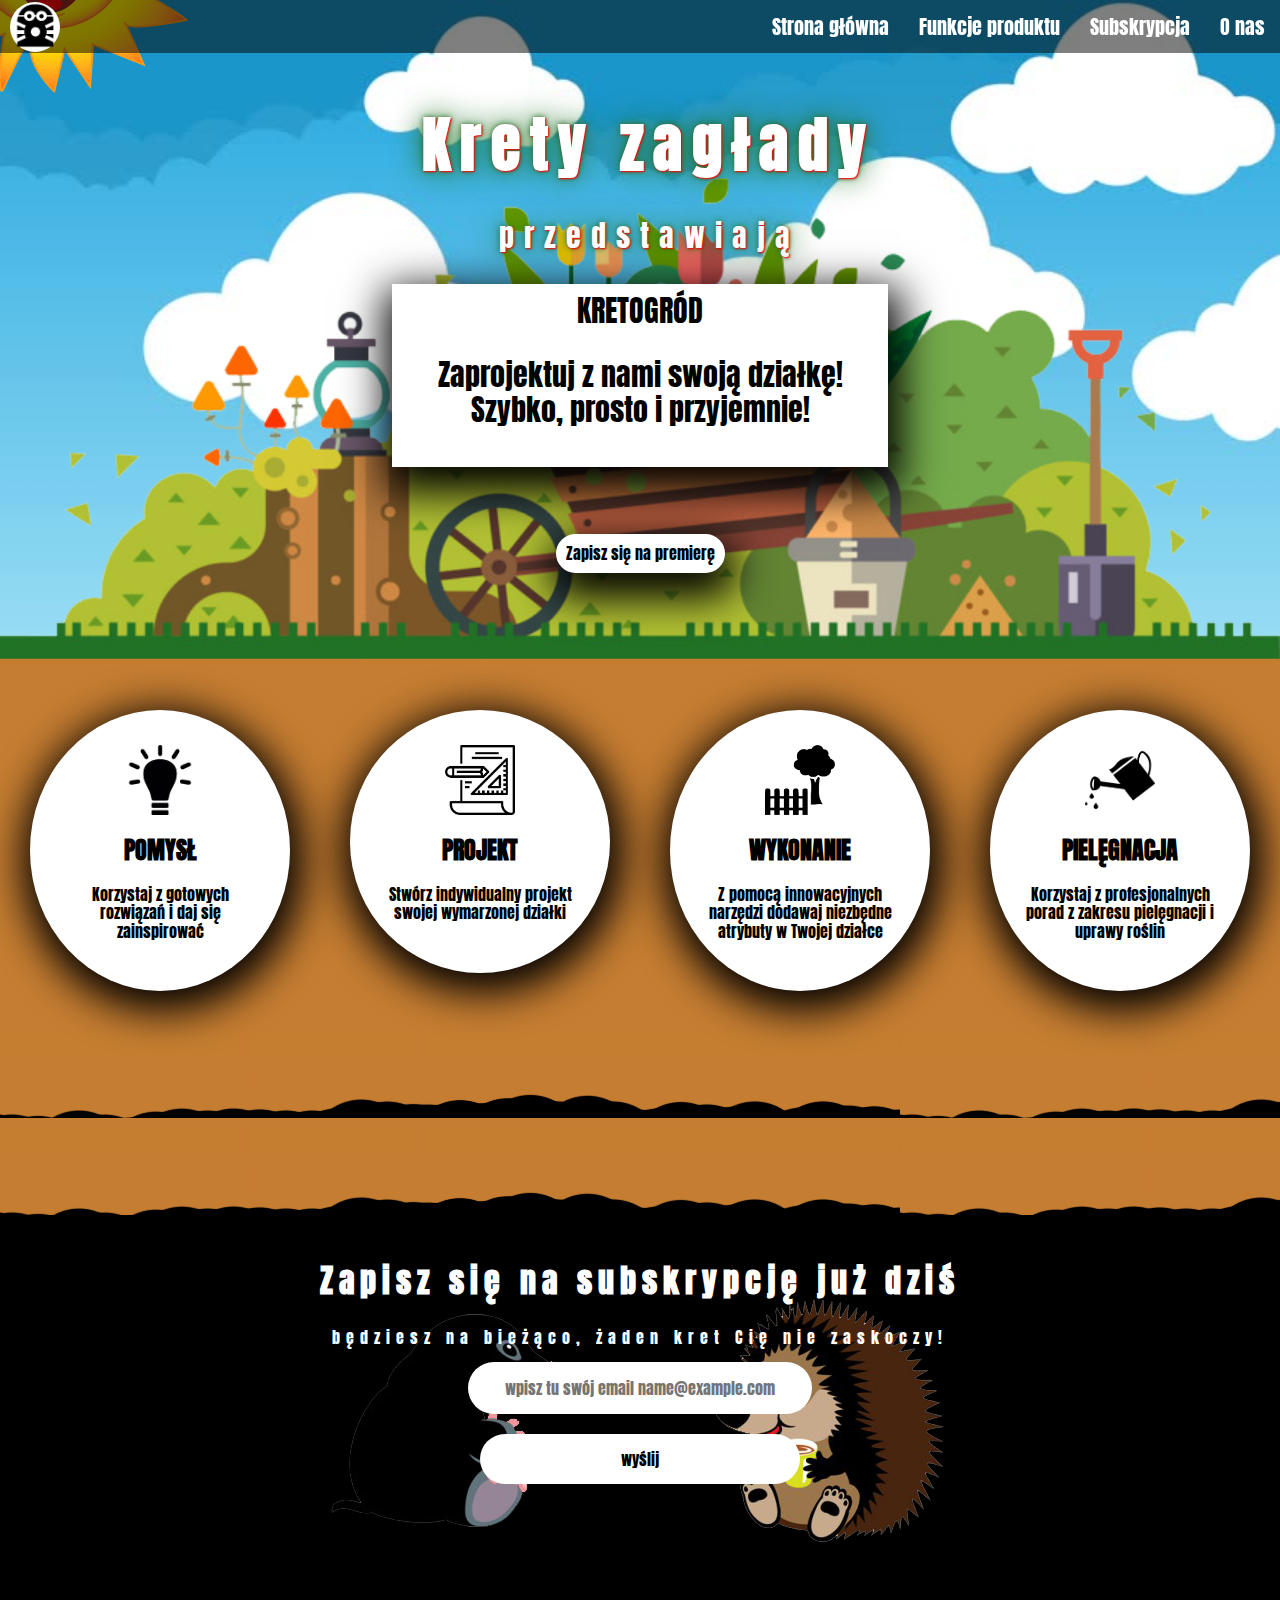
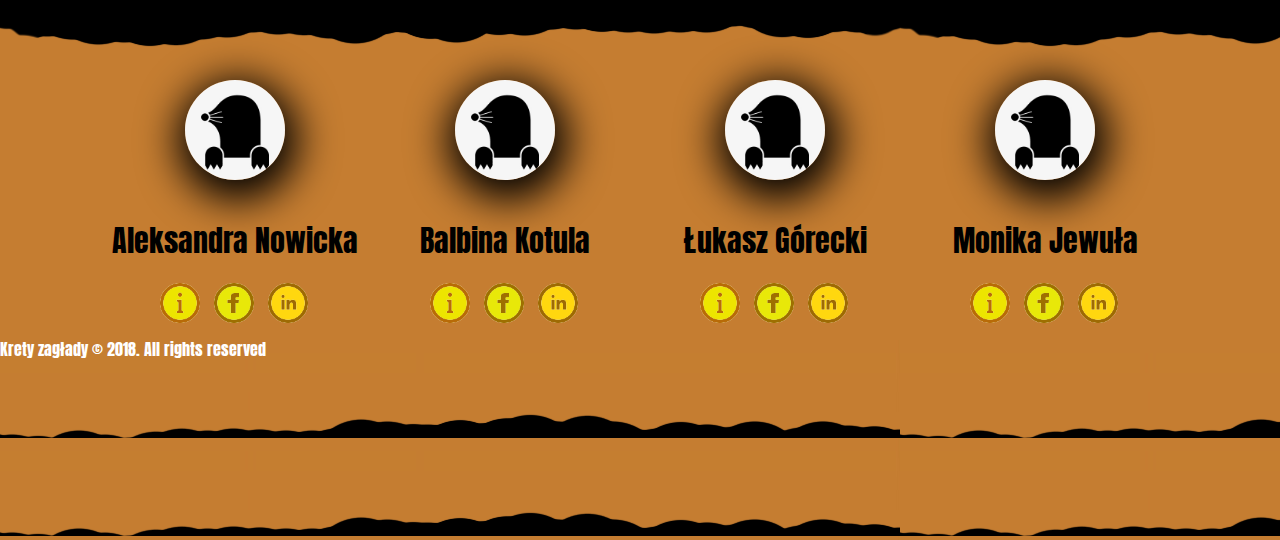
==== index.html @ ef4b8b5d "Merge pull request #37 from infoshareacademy/balbina-feature-addinfo" ====
<!DOCTYPE html>
<html lang="en">

<head>
    <link href="https://fonts.googleapis.com/css?family=Anton" rel="stylesheet">
    <link rel="stylesheet" href="normalize.css">
    <link rel="stylesheet" href="menu.css">
    <link rel="stylesheet" href="menu-small.css">
    <link rel="stylesheet" href="hero.css">
    <link rel="stylesheet" media="(min-width: 600px)" href="hero-dt.css" />
    <link rel="stylesheet" href="feature.css">
    <link rel="stylesheet" href="feature-small.css">
    <link rel="stylesheet" href="form.css">
    <link rel="stylesheet" media="(min-width: 600px)" href="form-dt.css" />
    <link rel="stylesheet" href="team.css">
    <link rel="stylesheet" href="team-small.css">
    <link rel="stylesheet" href="footer.css">
    <meta charset="UTF-8">
    <meta name="viewport" content="width=device-width, initial-scale=1.0">
    <meta http-equiv="X-UA-Compatible" content="ie=edge">
    <title>Document</title>
</head>

<body>
    <div class="menu">
        <div class="logo"><img src="molelogo.png" height="47" width="47"></div>
        <div class="navigation">
            <a style="text-decoration: none;" href="#hero"><div class="nav-item">Strona główna</div></a>
            <a style="text-decoration: none;" href="#feature"><div class="nav-item">Funkcje produktu</div></a>
            <a style="text-decoration: none;" href="#form"><div class="nav-item">Subskrypcja</div></a>
            <a style="text-decoration: none;" href="#team"><div class="nav-item">O nas</div></a>
        </div>
        
        <nav role="navigation">
            <div id="menu">
              <input type="checkbox" />
              <div>
                <span></span>
              <span></span>
              <span></span>
          
              </div>
              
              <ul id="menunav">
                <a href="#hero"><li>Strona główna</li></a>
                <a href="#feature"><li>Funkcje produktu</li></a>
                <a href="#form"><li>Subskrypcja</li></a>
                <a href="#team"><li>O nas</li></a>
              </ul>
            </div>
          </nav>
    </div>
    <div class="hero" id="hero">
        <div class="hero-tlo1-size">
            <div class="hero-tlo1"></div>
        </div>
        <div class="hero-tlo2"></div>
        <div class="hero-tlo3"></div>
        <div class="box-product">
            <div class="title-class">    
            <div class="product-info">
                <div class="hero-title">
                    KRETOGRÓD
                    </div>
                <p>Zaprojektuj z nami swoją działkę! <br> Szybko, prosto i przyjemnie!</p>
            </div>
                <div class="link-form">
                        <a class="button-f" href="#etykieta-form">Zapisz się na premierę</a>
                </div>
                </div>
                <div class="title"><h1>Krety zagłady</h1>
                <p>przedstawiają</p>
                </div>
        </div>
    </div>
    <div class="feature" id="feature">
      <div class="feature-background">
        <div class="feature-item">
          <div class="center">
            <div class="feature-item-picture">
              <img src="pomysl.jpg" alt="Zarowka" class="icon">
              <h2>POMYSŁ</h2>
              <p>Korzystaj z gotowych rozwiązań i daj się zainspirować</p>
            </div>
          </div>             
          <!-- <div class="feature-item-text">POMYSŁ</div> -->
        </div>
        <div class="feature-item">
          <div class="center">
            <div class="feature-item-picture">
              <img src="projekt.png" alt="Projekt" class="icon">
              <h2>PROJEKT</h2>
              <p>Stwórz indywidualny projekt swojej wymarzonej działki</p>
            </div>
          </div>
          <!-- <div class="feature-item-text">PROJEKT</div>    -->
        </div>
        <div class="feature-item">
          <div class="center">
            <div class="feature-item-picture">
              <img src="wykonanie.png" alt="Drzewo" class="icon">  
              <h2>WYKONANIE</h2>
              <p> Z pomocą innowacyjnych narzędzi dodawaj niezbędne atrybuty w Twojej działce</p>
            </div>
          </div>
          <!-- <div class="feature-item-text">WYKONANIE</div> -->
        </div>
        <div class="feature-item">
          <div class="center">
            <div class="feature-item-picture">
              <img src="konewka2.jpg" alt="Konewka" class="icon">
              <h2>PIELĘGNACJA</h2>
              <p> Korzystaj z profesjonalnych porad z zakresu pielęgnacji i uprawy roślin</p>
            </div>
          </div>
          <!-- <div class="feature-item-text">PIELĘGNACJA</div> -->
        </div>
      </div>
    </div>

    <div class="form" id="form">
        <a name="etykieta-form"></a>
        <div class="box-form">
            <div class="up-ground"></div>
            <div class="animals">
                <div class="kret"></div>
                <div class="form-window">
                  <div class="form-info">
                    <h1 class="h1-form">Zapisz się na subskrypcję już dziś</h1>
                    <p>będziesz na bieżąco, żaden kret Cię nie zaskoczy!</p>
                    <form action="http://www.retrogameparty.pl/OT" method="get">
                    <div class="enter-email">
                        <div class="email-window">
                            <!-- <form> -->
                                <div class="form-group">
                                  <!-- <label for="exampleFormControlInput1">Email address</label> -->
                                  <input type="email" class="form-control" id="exampleFormControlInput1" placeholder="wpisz tu swój email name@example.com">
                                </div>
                            <!-- </form> -->
                        </div>
                        <button class="button-to-send" type="submit">wyślij</button>
                    </div>
                    </form>
                  </div>  
                </div>
                <div class="jez"></div>
            </div>
            <div class="bottom-ground"></div>

                
        </div>
    </div>
    
    <div class="team" id="team">
        <div class="team-member">
            <a href="" class="Ola picture">kret</a>
            <span>Aleksandra Nowicka</span>
            <div class="social">
                <a href="https://aleksandranowicka.github.io/" target="_blank" class="about-Ola">O mnie</a>
                <a href="https://www.facebook.com/aleksandra.nowicka.14?fref=jewel" target="_blank" class="fb-Ola">Facebook</a>
                <a href="https://pl.linkedin.com/in/aleksandra-nowicka-jasztal-802698117" target="_blank" class="lin-Ola">LinkedIn</a>        
            </div>
        </div>
        <div class="team-member">
            <a href="" class="Balbina picture">kret</a>
            <span>Balbina Kotula</span>
            <div class="social">
                <a href="https://balbuhhha.github.io/" target="_blank" class="about-Balbina">O mnie</a>
                <a href="https://www.facebook.com/balbina.piotrowska" target="_blank" class="fb-Balbina">Facebook</a>
                <a href="https://no.linkedin.com/in/balbina-kotula-26346074" target="_blank" class="lin-Balbina">LinkedIn</a>
            </div>
        </div>
        <div class="team-member">
            <a href="" class="Lukasz picture">kret</a>
            <span>Łukasz Górecki</span>
            <div class="social">   
                <a href="https://sq1fya.github.io/" target="_blank" class="about-Lukasz">O mnie</a>
                <a href="https://www.facebook.com/profile.php?id=100000914606912" target="_blank" class="fb-Lukasz">Facebook</a>
                <a href="https://pl.linkedin.com/in/%C5%82ukasz-gorecki-096615a2" target="_blank" class="lin-Lukasz">LinkedIn</a>
            </div>
        </div>
        <div class="team-member">
            <a href="" class="Monika picture">kret</a>
            <span>Monika Jewuła</span>
            <div class="social">
                <a href="https://jotamii.github.io/" target="_blank" class="about-Monika">O mnie</a>
                <a href="https://www.facebook.com/profile.php?id=100001399756078" target="_blank" class="fb-Monika">Facebook</a>
                <a href="http://www.raveninnovations.in/wp-content/uploads/2017/03/launch.png" target="_blank" class="lin-Monika">LinkedIn</a>
            </div>
        </div>
    </div>
    <div class="footer">
        Krety zagłady © 2018. All rights reserved
    </div>
   
    <script src="scroll.js"></script>
    <script src="hero.js"></script>
    <script src="feature-imgs.js"></script>
    <script src="feature-item-pictures.js"></script>
    <script src="team-parallax.js"></script>   
  
</body>
</html>
---- menu.css ----
body {
    margin: 0px;
}

.menu{
    z-index: 1000;
    display: flex;
    justify-content: space-between;
    background-color: black;
    background: rgba(0,0,0,0.5);
    position: fixed;
    width: 100%;
}

.navigation .active {
    background: grey;
}

.logo {
    height: 50px;
    width: 50px;
    background: white;
    align-self: center;
    margin-left: 10px;
    -moz-border-radius: 50px;
    -webkit-border-radius: 50px;
    border-radius: 50px;
}
 
.logo img {
    margin-left: auto;
	margin-right: auto;
	display: block;
}    

.navigation {
    display: flex;
}

.nav-item {
    margin: 0px;
    padding: 15px;
    color: white;
    /* font-weight: bold; */
    font-size: 20px;
}

.nav-item:hover {
    background-color: green;
    opacity: 0.5;
}

@media only screen and (max-width: 600px) {
    .navigation {
        display: none;
    }
}
---- menu-small.css ----
nav[role="navigation"]{
  display: none;
}


@media only screen and (max-width: 600px) {

  .navigation a, #menunav a {
  text-decoration: none;
  color: #232323;
  
  transition: color 0.3s ease;
}

.navigation a:hover {
  color: tomato;
}
#menunav a:hover {
  color: tomato;
}

nav[role="navigation"]{
  display: block
}
.nav {
  margin-right: -30px;
}
#menu {
  display: flex;
  flex-direction: row-reverse;
  position: relative;
  float: right;
  text-align: right;
  width: auto;
  top: 20px;
  right: 20px;
  
  z-index: 1;
  
  -webkit-user-select: none;
  user-select: none;
}

#menu input {
  display: block;
  width: 40px;
  height: 32px;
  position: absolute;
  top: -7px;
  right: -5px;
  
  cursor: pointer;
  
  opacity: 0; 
  z-index: 2; 
  
  -webkit-touch-callout: none;
}

#menu div {
  position: relative;
}

#menu span {
  display: block;
  width: 33px;
  height: 4px;
  margin-bottom: 5px;
  position: relative;
  
  background: #cdcdcd;
  border-radius: 3px;
  
  z-index: 1;
  
  transform-origin: 4px 0px;
  
  transition: transform 0.5s cubic-bezier(0.77,0.2,0.05,1.0),
              background 0.5s cubic-bezier(0.77,0.2,0.05,1.0),
              opacity 0.55s ease;
}

#menu div span:first-child {
  transform-origin: 0% 0%;
}

#menu div span:nth-last-child(2) {
  transform-origin: 0% 100%;
}


#menu input:checked ~ div span {
  opacity: 1;
  transform: rotate(45deg) translate(-21px, -19px);
  background: #232323;
}


#menu input:checked ~ div span:nth-last-child(3) {
  opacity: 0;
  transform: rotate(0deg) scale(0.2, 0.2);
}


#menu input:checked ~ div span:nth-last-child(2) {
  transform: rotate(-45deg) translate(0, -1px);
}


#menunav {
  position: absolute;
  width: 200px;
  margin: -100px 0 0 50px;
  padding: 125px 20px 20px 20px;
 
  
  background: #ededed;
  list-style-type: none;
  -webkit-font-smoothing: antialiased;
  
  transform-origin: 0% 0%;
  transform: translate(0, -100%);
  
  transition: transform 0.5s cubic-bezier(0.77,0.2,0.05,1.0);
}

#menunav li {
  text-align: left;
  padding: 10px 0;
  font-size: 22px;
}

#menu input:checked ~ ul {
  transform: none;
}
}
---- hero.css ----
.hero {
    z-index: 10;
    position: relative;
    display: flex;
    justify-content: center;
    /* padding: 20px; */
    /* background-image: url("gfx/garden_png.png"); */
    background-repeat: no-repeat;
    background-position: center;
    background-position-y: bottom;
    background-size: cover;
    height: 590px;
}
.hero-tlo1 {
    padding-top: 15;
    z-index: 10;
    background-image: url("gfx/paralaxa/happy-sun.png");
    position: absolute;
    background: cover; 
    left: -100px;
    top: -200px;
    width: 600px;
    height: 600px;
    background-repeat: no-repeat;
}
.hero-tlo2 {
    /* padding-top: 15; */
    z-index: 5;
    margin-top: -400;
    background-image: url("gfx/paralaxa/clouds22.jpg");
    background-size: 100%;
    position: absolute;
    /* background: cover;  */
    /* left: -100px; */
    /* top: 0px; */
    width: 100%;
    height: 700px;
    background-repeat: repeat-x;
}
.hero-tlo3 {
    z-index: 16;
    background-image: url("gfx/garden_png.png");
    position: absolute;
    background: cover; 
    background-repeat: no-repeat;
    background-position: center;
    background-position-y: bottom;
    background-size: cover;
    width: 100%;
    height: 100%;
}
.product-info {
    min-width: 240px ;
    font-size: 20px;
    text-align: center;
    box-shadow: 3px 15px 40px 10px black;
    margin: 0 3vh 40px;
    background: white;
    border: 5px solid white;
    padding: 5px;
}

.hero-title {
    font-size: 30px;
}
.button-f {
    text-decoration: none;
    color: black;
    color: inherit;
    transition: color 0.5s;
}
.button-f:hover {
    text-decoration: none;
    color: inherit;
}
.link-form{
    align-self: center;
    padding: 5px;
    font-family: 'Anton', sans-serif;
    text-align: center;
    background-color: white;
    border: 5px solid white;
    border-radius: 40px;
    margin: 3vh 3vmin;
    box-shadow: 3px 15px 40px 10px black;    
    transition: background-color 0.5s;
}
.link-form:hover {
    background-color: #217226;
    color: white;
}
.title {
    order: -1;
    color: white;
    font-size: 20px;
    letter-spacing: 10px;
    text-shadow: 1px 1px 2px red, 0 0 1em #217226, 0 0 0.2em #217226;
    text-align: center;
    margin-top: 70px;
}
.box-product {
    z-index: 100;
    display: flex;
    flex-direction: column;  
}
.title-class{
    display: flex;
    flex-direction: column;
}

@keyframes sungoin {
    0% {
        rotate: 10deg;
    }
    50% {
        rotate: -45deg;
    }
    100% {
        rotate: 10deg;
    }

}
---- hero-dt.css ----
.hero {
    height: 700px;
    background-position: center;
    background-repeat: no-repeat;
    background-position: center;
    background-position-y: bottom;
    background-size: cover;
}
.box-product {
}
.title {
    
    color: white;
    font-size: 30px;
    margin-left: 2vh;
}
.box-product{
    display: flex;
    width: 550px;
    min-width: 550px;
}
.product-info {
    min-width: 240px ;
    font-size: 30px;
}
.hero-tlo1 {
    background-size: 300px 300px;
}
.hero-tlo3 {
    background-size: 100%;
}
---- feature.css ----
.feature {
    display: flex;
    flex-wrap: wrap;
    background: #c57d31;
    justify-content: space-between;

}
.feature-background {
    margin: 0 auto;
    width: 100%;
    display: flex;
    justify-content: space-around;
    flex-wrap: wrap;
}
.feature-item{
    z-index: 12;
    height: 300px;
    max-width: 260px;
    /* background: transparent; */
    margin: 5px;
    padding: 5px;
}

.icon {
    width: 70px;
    /* display: flex; */
    height: 70px;
    background-color: white;
    text-align: center;
}

.feature-item-picture {
    padding: 35px;
    background: white;
    display: inline-block;
    border-radius: 50%;
    margin: 0 auto;
    box-shadow: 3px 10px 40px 10px black;
}

.center {
    text-align: center;
}
---- feature-small.css ----
@media only screen and (max-width: 600px){

.feature-background {
    z-index: 12;
    display: flex;
    flex-direction: column;
}


.feature {
    z-index: 12;
    background: transparent;
    justify-content: space-between;
    display: initial;
}
.feature-background {
    background: #c57d31;
}
.feature-item{
    width: auto;
    max-width: 280px;
    background: transparent;
    margin: 28px auto;
    padding: 20px;
    box-sizing: border-box;
}

.icon {
    width: 70px;
    /* display: flex; */
    height: 70px;
    background-color: white;
    text-align: center;
   
    
}


.feature-item-picture {
    padding: 25px;
    background: white;
    display: inline-block;
    border-radius: 50%;
    margin: 0 auto;
    box-shadow: 3px 10px 40px 10px black
}

.center {
    text-align: center;
}


.feature-item-text {
    padding-top: 30px;
    height: 50px;
    text-align: center;
    font-size: 30px;

}
---- form.css ----
.form {
        height: 700px;
    }
    .box-form{
        height: 100%    ;
        background-color: black;
    }
    .up-ground {
        height: 30%;
        background-image: url("gfx/UP-groud.png");
        background-repeat-y: no-repeat;
    }
    .animals {
        justify-content: center;
        padding: 10px;
        height: 60%;
        display: flex;
    }
    .form-window{
        padding: 10px;
        min-width: 280px;
        position: absolute;
        background: transparent;
    }
    .bottom-ground{
        height: 40%;
        background-image: url("gfx/BOTTOM-ground.png");
        background-repeat-y: no-repeat;
    }
    .h1-form {
        line-height: 50px;

    }
    .form-info {
        margin-bottom: 100px;
        color: white;
        letter-spacing: 6px;
        text-align: center;
    }
    .enter-email {
        display: flex;
        flex-wrap: wrap;
        color: white;
        min-width: 280px;
        /* display: flex;    dodać do Desctop */
        flex-grow: 1;
        justify-content: center;
        text-align: center;
    }
    .form-control {
        display: flex;
        border: 0;
        text-align: center;
        margin-bottom: 20px;
/*  */
        height: 50px;
        width: 340px;
        border-radius: 30px;
    }
    .button-to-send {
        text-align: center;
        color: black;
        background-color: white;
        height: 50px;
        width: 50%;
        border-radius: 30px;
        border: none;
        transition: background-color 0.5s;
    }
    .button-to-send:hover {
        background-color: gray;
    }
---- form-dt.css ----
.form {
    height: 650px;
}
.animals {
    padding: 10px;
    height: 60%;
    display: flex;
}
.kret{
    height: 100%;
    width: 30%;
    background: no-repeat;
    background-position: center;
    background-image: url("gfx/kret.png");
}
.jez{
    height: 100%;
    width: 30%;
    background: no-repeat;
    background-position: center;
    background-image: url("gfx/jez.png");
}
---- team.css ----
.team{
    background:  #c57d31;
    display: flex;
    justify-content: center;
}
.team-member{
    height: 250px;
    /* background: transparent; */
    width: 20%;
    margin: 5px;
    padding: 5px;
    display: flex;
    flex-wrap: wrap;
    justify-content: center;
    min-width: 120px;
    max-width: 250px;

}
.social{
    min-width: 160px;
}
.team-member a {
    text-decoration: none;
    text-indent: -10000px;
    color: white;
    width: 100px;
    height: 100px;
}

.social a {
    display: inline-block;
    width: 30px;
    height: 40px;
}

.Ola{
    background: url(gfx/kret-Ola.jpg) no-repeat center;
    background-size: 100%;
    border-radius: 50px;
    box-shadow: 3px 10px 40px 10px black;
    -webkit-transition: background-image 0.8s ease-in-out;
    transition: background-image 0.8s ease-in-out;
}
.Ola.true {
    background: url(gfx/Ola.jpg) no-repeat center;
    background-size: 90%;
    background-color: white;
    
}
.Balbina{
    background: url(gfx/kret-Balbina.jpg) no-repeat center;
    background-size: 100%;
    border-radius: 50px;
    box-shadow: 3px 10px 40px 10px black;
    -webkit-transition: background-image 0.8s ease-in-out;
    transition: background-image 0.8s ease-in-out;
}
.Balbina.true {
    background: url(gfx/Balbina.jpg) no-repeat center;;
    background-size: 100%;
    
}
.Lukasz{
    background: url(gfx/kret-Lukasz.jpg) no-repeat center;
    background-size: 100%;
    border-radius: 50px;
    box-shadow: 3px 10px 40px 10px black;
    -webkit-transition: background-image 0.8s ease-in-out;
    transition: background-image 0.8s ease-in-out;
}
.Lukasz.true {
    background: url(gfx/Lukasz.jpg) no-repeat center;
    background-size: 100%;
    
}
.Monika{
    background: url(gfx/kret-Monika.jpg) no-repeat center;
    background-size: 100%;
    border-radius: 50px;
    box-shadow: 3px 10px 40px 10px black;
    -webkit-transition: background-image 0.8s ease-in-out;
    transition: background-image 0.8s ease-in-out;
}
.Monika.true {
    background: url(gfx/Monika.jpg) no-repeat top;
    background-size: 100%;
    
}
a[class^="about"]{
    background: url(gfx/about.png) no-repeat center;
    background-size: 80%;
    min-width: 50px;
}
a[class^="fb"]{
    background: url(gfx/fb.png) no-repeat center;
    background-size: 80%;
    min-width: 50px; 
}
a[class^="lin"]{
    background: url(gfx/lin.png) no-repeat center;
    background-size: 80%;
    min-width: 50px;
}

.team-member span{
    height: 70px;
    padding-top: 10px;
    font-size: 30px;
    display: flex;
    justify-content: center;
    flex-direction: column;
    margin: 10px auto 0;
    text-align: center;

}
.team-member span ~ a{
    width: 40%;
    max-width: 30px;
    padding: 3px;
    margin: 0 auto;
}
.social a:hover{
    background-size: 75%;
}
---- team-small.css ----
@media only screen and (max-width: 600px){
    .team{
         display: flex;
         flex-direction: column;
         align-items: center;
    }

    .social{
        display: flex;
        flex-direction: row;
        justify-content: center;
    }
    .team-member {
        height: 250px;
        background: transparent;
        width: 20%;
        margin: 0px;
        margin-top: 20px;
        padding: 0px;
        display: flex;
        flex-wrap: wrap;
        justify-content: center;
        align-items: flex-start;
        min-width: 120px;
        max-width: 300px;
    }

    .team-member span{
        font-size: 25px;
        width: 200px;
    }

    a[class^="about"]{
        background: url(gfx/about.png) no-repeat center;
        background-size: 80%;
        max-width: 50px;
        height: 50px;
    }
    a[class^="fb"]{
        background: url(gfx/fb.png) no-repeat center;
        background-size: 80%;
        max-width: 50px; 
        height: 50px;
    }
    a[class^="lin"]{
        background: url(gfx/lin.png) no-repeat center;
        background-size: 80%;
        max-width: 50px;
        height: 50px;
    }
}
---- footer.css ----
.footer {
    color: white;
    height: 200px;
    background-color: black;
    background-image: url("gfx/UP-groud.png");
    background-repeat-y: no-repeat;
}
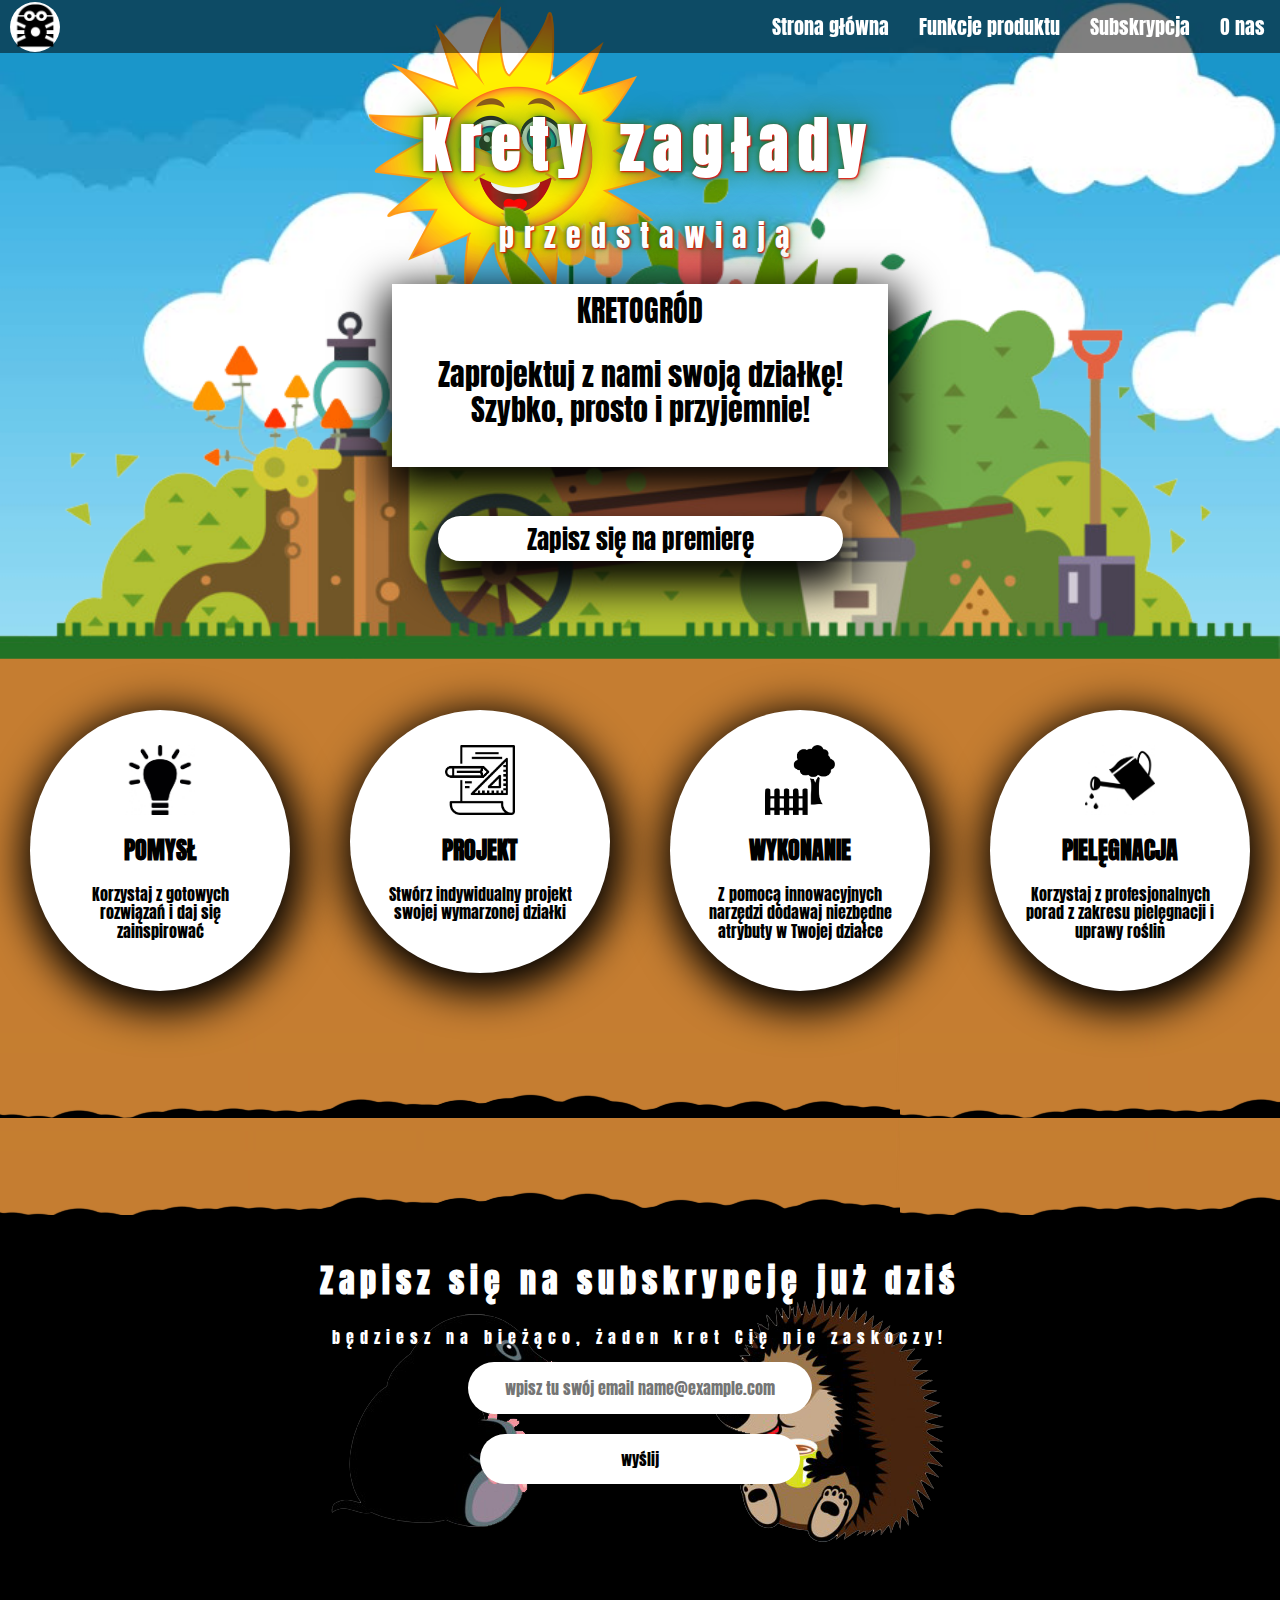
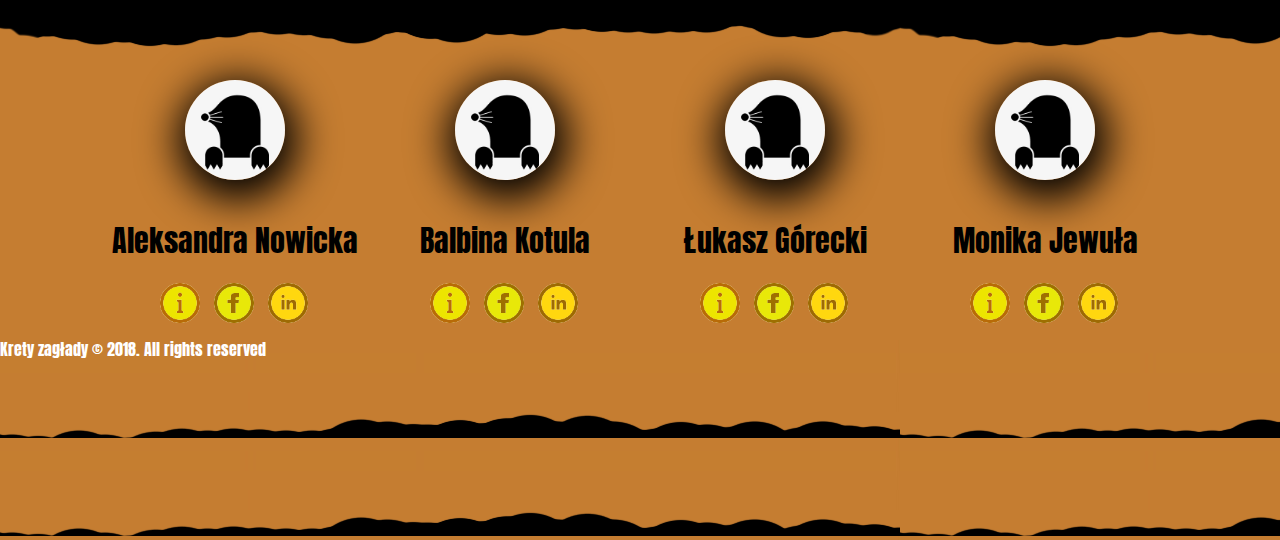
==== commit c2bf02b9: "Form add FORMSPREE TEST AREA" ====
--- a/index.html
+++ b/index.html
@@ -128,13 +128,14 @@
                   <div class="form-info">
                     <h1 class="h1-form">Zapisz się na subskrypcję już dziś</h1>
                     <p>będziesz na bieżąco, żaden kret Cię nie zaskoczy!</p>
-                    <form action="http://www.retrogameparty.pl/OT" method="get">
+                    <!-- <form action="http://www.retrogameparty.pl/OT" method="get"> -->
+                    <form method="POST" action="https://formspree.io/rgpszczecin@gmail.com">
                     <div class="enter-email">
                         <div class="email-window">
                             <!-- <form> -->
                                 <div class="form-group">
                                   <!-- <label for="exampleFormControlInput1">Email address</label> -->
-                                  <input type="email" class="form-control" id="exampleFormControlInput1" placeholder="wpisz tu swój email name@example.com">
+                                  <input type="email" name="email" class="form-control"  id="exampleFormControlInput1" placeholder="wpisz tu swój email name@example.com">
                                 </div>
                             <!-- </form> -->
                         </div>
--- a/hero.css
+++ b/hero.css
@@ -3,41 +3,43 @@
     position: relative;
     display: flex;
     justify-content: center;
-    /* padding: 20px; */
-    /* background-image: url("gfx/garden_png.png"); */
     background-repeat: no-repeat;
     background-position: center;
     background-position-y: bottom;
     background-size: cover;
     height: 590px;
+    background: #9DE1F7;
+    overflow: hidden;
 }
 .hero-tlo1 {
+    animation: sungoin 10s ease 1s infinite alternate none;
     padding-top: 15;
     z-index: 10;
     background-image: url("gfx/paralaxa/happy-sun.png");
     position: absolute;
-    background: cover; 
-    left: -100px;
-    top: -200px;
     width: 600px;
     height: 600px;
     background-repeat: no-repeat;
+    background-size: 100px 100px;   
+}
+.hero-tlo1:hover {
+    animation-play-state: paused;
+    animation: sunhappy 9s ease 1s infinite alternate none;
 }
 .hero-tlo2 {
-    /* padding-top: 15; */
+    pointer-events: none;
+    animation: cloudson 5s ease 1s infinite alternate none;
     z-index: 5;
     margin-top: -400;
     background-image: url("gfx/paralaxa/clouds22.jpg");
     background-size: 100%;
     position: absolute;
-    /* background: cover;  */
-    /* left: -100px; */
-    /* top: 0px; */
     width: 100%;
     height: 700px;
     background-repeat: repeat-x;
 }
 .hero-tlo3 {
+    pointer-events: none;
     z-index: 16;
     background-image: url("gfx/garden_png.png");
     position: absolute;
@@ -48,6 +50,7 @@
     background-size: cover;
     width: 100%;
     height: 100%;
+    background-size: 180%;
 }
 .product-info {
     min-width: 240px ;
@@ -68,6 +71,7 @@
     color: black;
     color: inherit;
     transition: color 0.5s;
+    font-size: 25px;
 }
 .button-f:hover {
     text-decoration: none;
@@ -81,9 +85,11 @@
     background-color: white;
     border: 5px solid white;
     border-radius: 40px;
-    margin: 3vh 3vmin;
+    margin: 1vh 3vmin;
     box-shadow: 3px 15px 40px 10px black;    
     transition: background-color 0.5s;
+    width: 70%;
+    height: 25px;
 }
 .link-form:hover {
     background-color: #217226;
@@ -102,6 +108,8 @@
     z-index: 100;
     display: flex;
     flex-direction: column;  
+    width: 340px;
+    min-width: 340px;
 }
 .title-class{
     display: flex;
@@ -109,14 +117,37 @@
 }
 
 @keyframes sungoin {
-    0% {
-        rotate: 10deg;
-    }
-    50% {
-        rotate: -45deg;
-    }
-    100% {
-        rotate: 10deg;
-    }
+0% { margin-left: 0 }
+25% { margin-left: 5% }
+50% { margin-left: 15% }
+75% { margin-left: 30% }
+100% { margin-left: 60% }
+}
+@keyframes sunhappy {
+    0% { transform: rotate(3deg)}
+    10% { transform: rotate(6deg)}
+    20% { transform: rotate(9deg)}
+    30% { transform: rotate(6deg)}
+    40% { transform: rotate(3deg)}
+    50% { transform: rotate(0deg)}
+    60% { transform: rotate(-3deg)}
+    70% { transform: rotate(-6deg)}
+    80% { transform: rotate(-9deg)}
+    90% { transform: rotate(-3deg)}
+    100% { transform: rotate(0deg)}
+    
+}
 
-}+@keyframes cloudson {
+0% { margin-top: -0 }
+10% { margin-top: -0.3% }
+20% { margin-top: -0.6% }
+30% { margin-top: -0.9% }
+40% { margin-top: -0.6% }
+50% { margin-top: -0.4% }
+60% { margin-top: -0.5% }
+70% { margin-top: -0.4% }
+80% { margin-top: -0.5 }
+90% { margin-top: -0.3 }
+100% { margin-top: -0.1 }
+}
--- a/team.css
+++ b/team.css
@@ -38,53 +38,53 @@
     background-size: 100%;
     border-radius: 50px;
     box-shadow: 3px 10px 40px 10px black;
-    -webkit-transition: background-image 0.8s ease-in-out;
     transition: background-image 0.8s ease-in-out;
 }
 .Ola.true {
     background: url(gfx/Ola.jpg) no-repeat center;
     background-size: 90%;
     background-color: white;
-    
+    -webkit-transition: background-image 0.8s ease-in-out;
+    transition: background-image 0.8s ease-in-out;
 }
 .Balbina{
     background: url(gfx/kret-Balbina.jpg) no-repeat center;
     background-size: 100%;
     border-radius: 50px;
     box-shadow: 3px 10px 40px 10px black;
-    -webkit-transition: background-image 0.8s ease-in-out;
     transition: background-image 0.8s ease-in-out;
 }
 .Balbina.true {
-    background: url(gfx/Balbina.jpg) no-repeat center;;
+    background: url(gfx/Balbina.jpg) no-repeat center;
     background-size: 100%;
-    
+    -webkit-transition: background-image 0.8s ease-in-out;
+    transition: background-image 0.8s ease-in-out;
 }
 .Lukasz{
     background: url(gfx/kret-Lukasz.jpg) no-repeat center;
     background-size: 100%;
     border-radius: 50px;
     box-shadow: 3px 10px 40px 10px black;
-    -webkit-transition: background-image 0.8s ease-in-out;
     transition: background-image 0.8s ease-in-out;
 }
 .Lukasz.true {
     background: url(gfx/Lukasz.jpg) no-repeat center;
     background-size: 100%;
-    
+    -webkit-transition: background-image 0.8s ease-in-out;
+    transition: background-image 0.8s ease-in-out;
 }
 .Monika{
     background: url(gfx/kret-Monika.jpg) no-repeat center;
     background-size: 100%;
     border-radius: 50px;
     box-shadow: 3px 10px 40px 10px black;
-    -webkit-transition: background-image 0.8s ease-in-out;
     transition: background-image 0.8s ease-in-out;
 }
 .Monika.true {
     background: url(gfx/Monika.jpg) no-repeat top;
     background-size: 100%;
-    
+    -webkit-transition: background-image 0.8s ease-in-out;
+    transition: background-image 0.8s ease-in-out;
 }
 a[class^="about"]{
     background: url(gfx/about.png) no-repeat center;
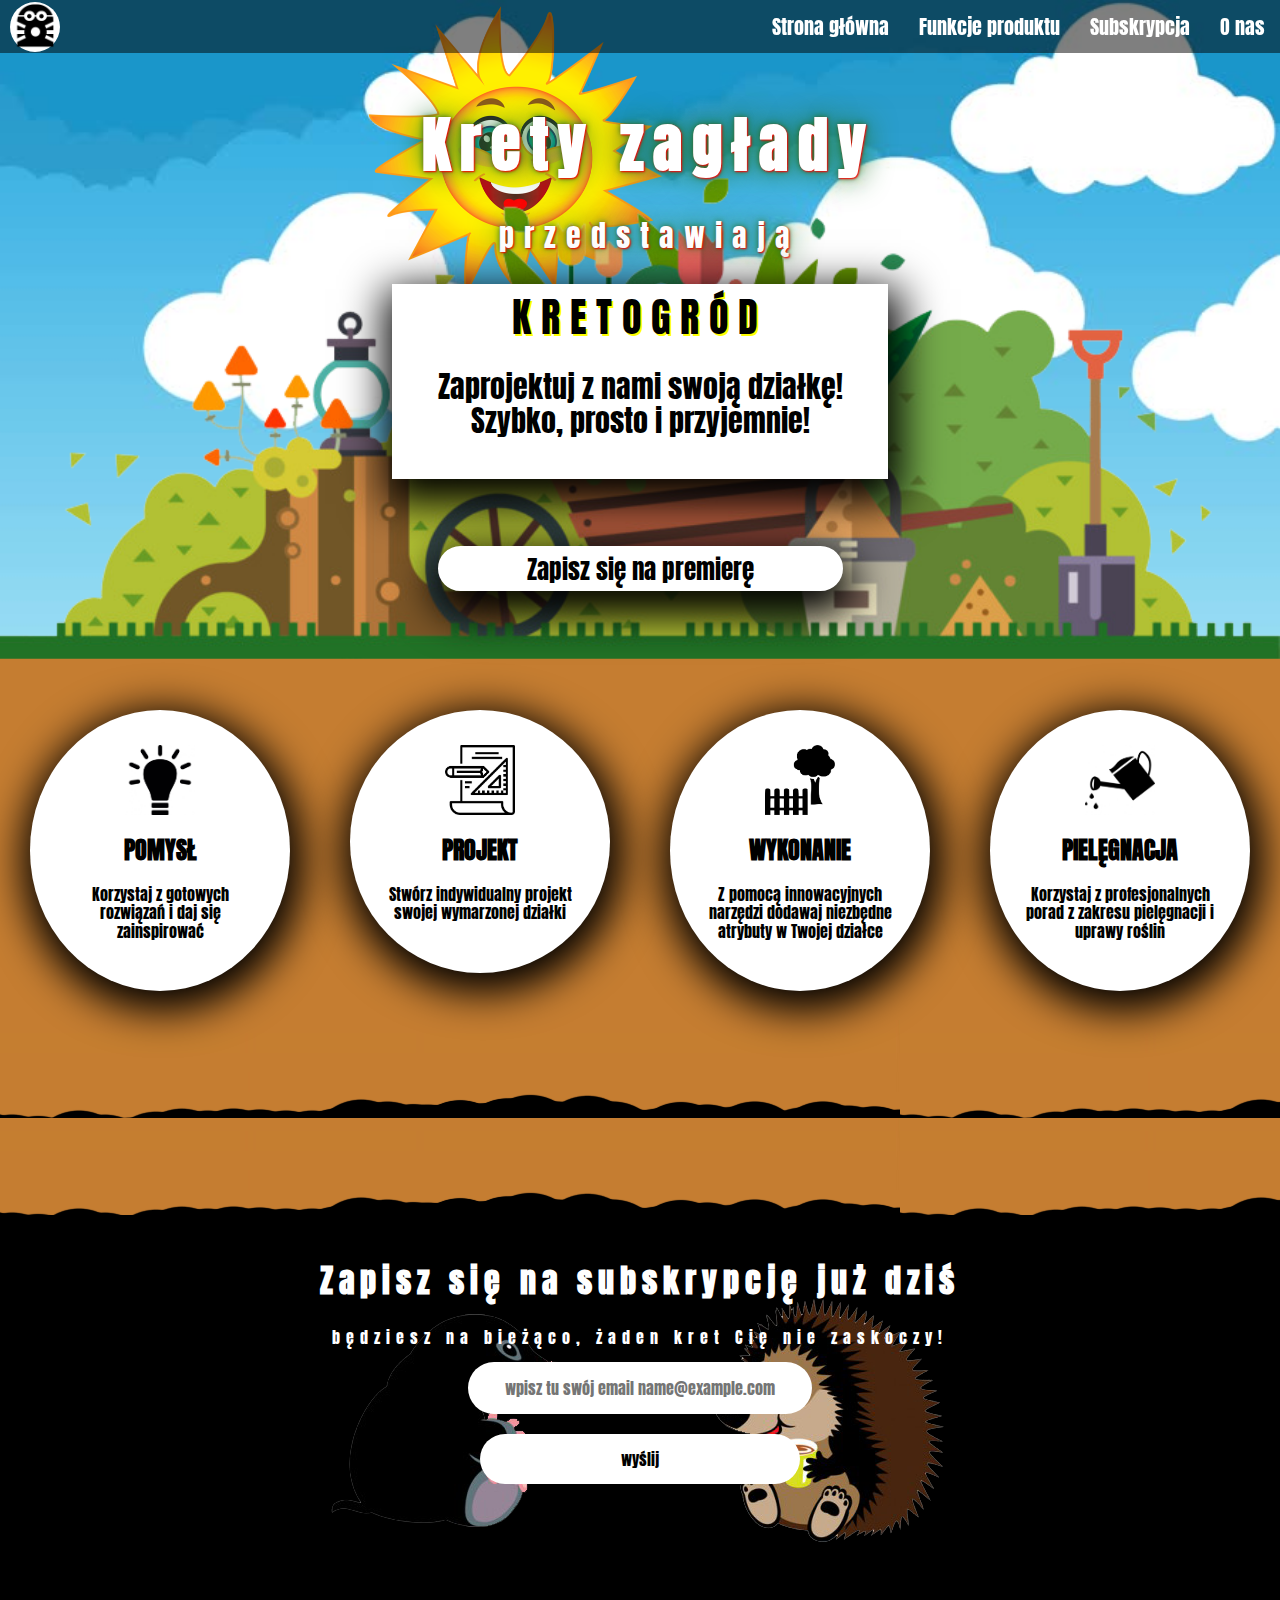
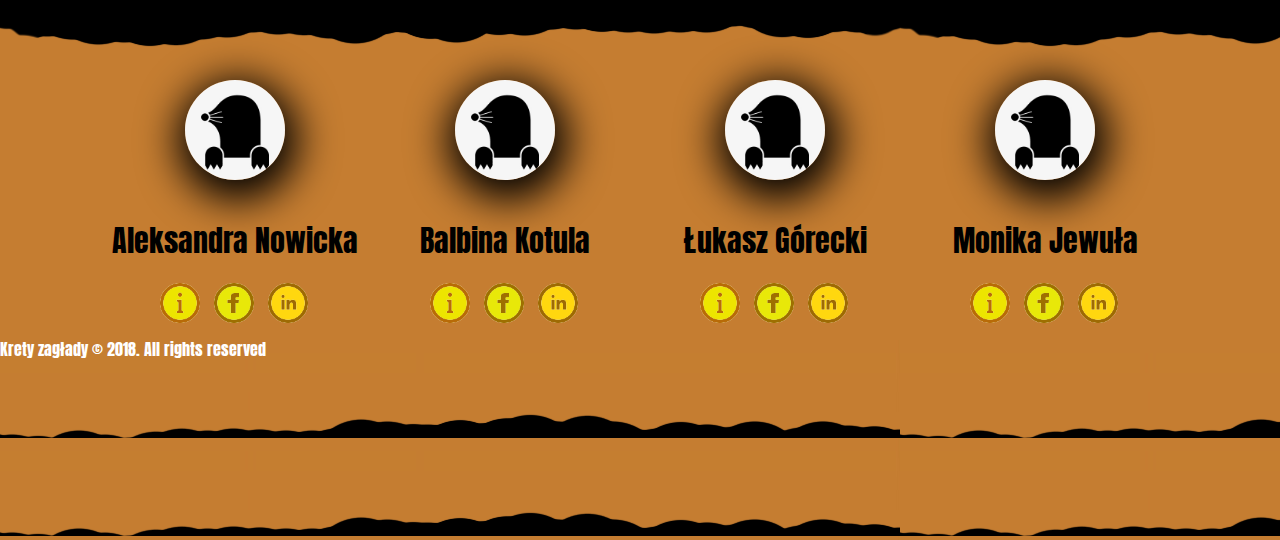
==== commit 0d17ae71: "deleted links in team pictures" ====
--- a/index.html
+++ b/index.html
@@ -154,7 +154,7 @@
     
     <div class="team" id="team">
         <div class="team-member">
-            <a href="" class="Ola picture">kret</a>
+            <a class="Ola picture">kret</a>
             <span>Aleksandra Nowicka</span>
             <div class="social">
                 <a href="https://aleksandranowicka.github.io/" target="_blank" class="about-Ola">O mnie</a>
@@ -163,7 +163,7 @@
             </div>
         </div>
         <div class="team-member">
-            <a href="" class="Balbina picture">kret</a>
+            <a class="Balbina picture">kret</a>
             <span>Balbina Kotula</span>
             <div class="social">
                 <a href="https://balbuhhha.github.io/" target="_blank" class="about-Balbina">O mnie</a>
@@ -172,7 +172,7 @@
             </div>
         </div>
         <div class="team-member">
-            <a href="" class="Lukasz picture">kret</a>
+            <a class="Lukasz picture">kret</a>
             <span>Łukasz Górecki</span>
             <div class="social">   
                 <a href="https://sq1fya.github.io/" target="_blank" class="about-Lukasz">O mnie</a>
@@ -181,7 +181,7 @@
             </div>
         </div>
         <div class="team-member">
-            <a href="" class="Monika picture">kret</a>
+            <a class="Monika picture">kret</a>
             <span>Monika Jewuła</span>
             <div class="social">
                 <a href="https://jotamii.github.io/" target="_blank" class="about-Monika">O mnie</a>
--- a/hero-dt.css
+++ b/hero-dt.css
@@ -6,7 +6,10 @@
     background-position-y: bottom;
     background-size: cover;
 }
-.box-product {
+.hero-title {
+    font-size: 40px;
+    letter-spacing: 10px;
+    text-shadow: 2px 2px 0px yellow;
 }
 .title {
     
@@ -28,4 +31,7 @@
 }
 .hero-tlo3 {
     background-size: 100%;
+}
+.link-form {
+    margin: 3vh 3vmin;
 }--- a/team.css
+++ b/team.css
@@ -38,40 +38,43 @@
     background-size: 100%;
     border-radius: 50px;
     box-shadow: 3px 10px 40px 10px black;
+    -webkit-transition: background-image 0.8s ease-in-out;
     transition: background-image 0.8s ease-in-out;
 }
 .Ola.true {
     background: url(gfx/Ola.jpg) no-repeat center;
     background-size: 90%;
     background-color: white;
-    -webkit-transition: background-image 0.8s ease-in-out;
-    transition: background-image 0.8s ease-in-out;
+    
 }
 .Balbina{
     background: url(gfx/kret-Balbina.jpg) no-repeat center;
     background-size: 100%;
     border-radius: 50px;
     box-shadow: 3px 10px 40px 10px black;
+    -webkit-transition: background-image 0.8s ease-in-out;
     transition: background-image 0.8s ease-in-out;
 }
 .Balbina.true {
-    background: url(gfx/Balbina.jpg) no-repeat center;
+    background: url(gfx/Balbina.jpg) no-repeat center;;
     background-size: 100%;
-    -webkit-transition: background-image 0.8s ease-in-out;
-    transition: background-image 0.8s ease-in-out;
+    
 }
 .Lukasz{
     background: url(gfx/kret-Lukasz.jpg) no-repeat center;
     background-size: 100%;
     border-radius: 50px;
     box-shadow: 3px 10px 40px 10px black;
+<<<<<<< HEAD
+    -webkit-transition: background-image 0.8s ease-in-out;
+=======
+>>>>>>> 70cd62261c01f29d37e20026f6d853719d558c27
     transition: background-image 0.8s ease-in-out;
 }
 .Lukasz.true {
     background: url(gfx/Lukasz.jpg) no-repeat center;
     background-size: 100%;
-    -webkit-transition: background-image 0.8s ease-in-out;
-    transition: background-image 0.8s ease-in-out;
+    
 }
 .Monika{
     background: url(gfx/kret-Monika.jpg) no-repeat center;
@@ -83,8 +86,7 @@
 .Monika.true {
     background: url(gfx/Monika.jpg) no-repeat top;
     background-size: 100%;
-    -webkit-transition: background-image 0.8s ease-in-out;
-    transition: background-image 0.8s ease-in-out;
+    
 }
 a[class^="about"]{
     background: url(gfx/about.png) no-repeat center;
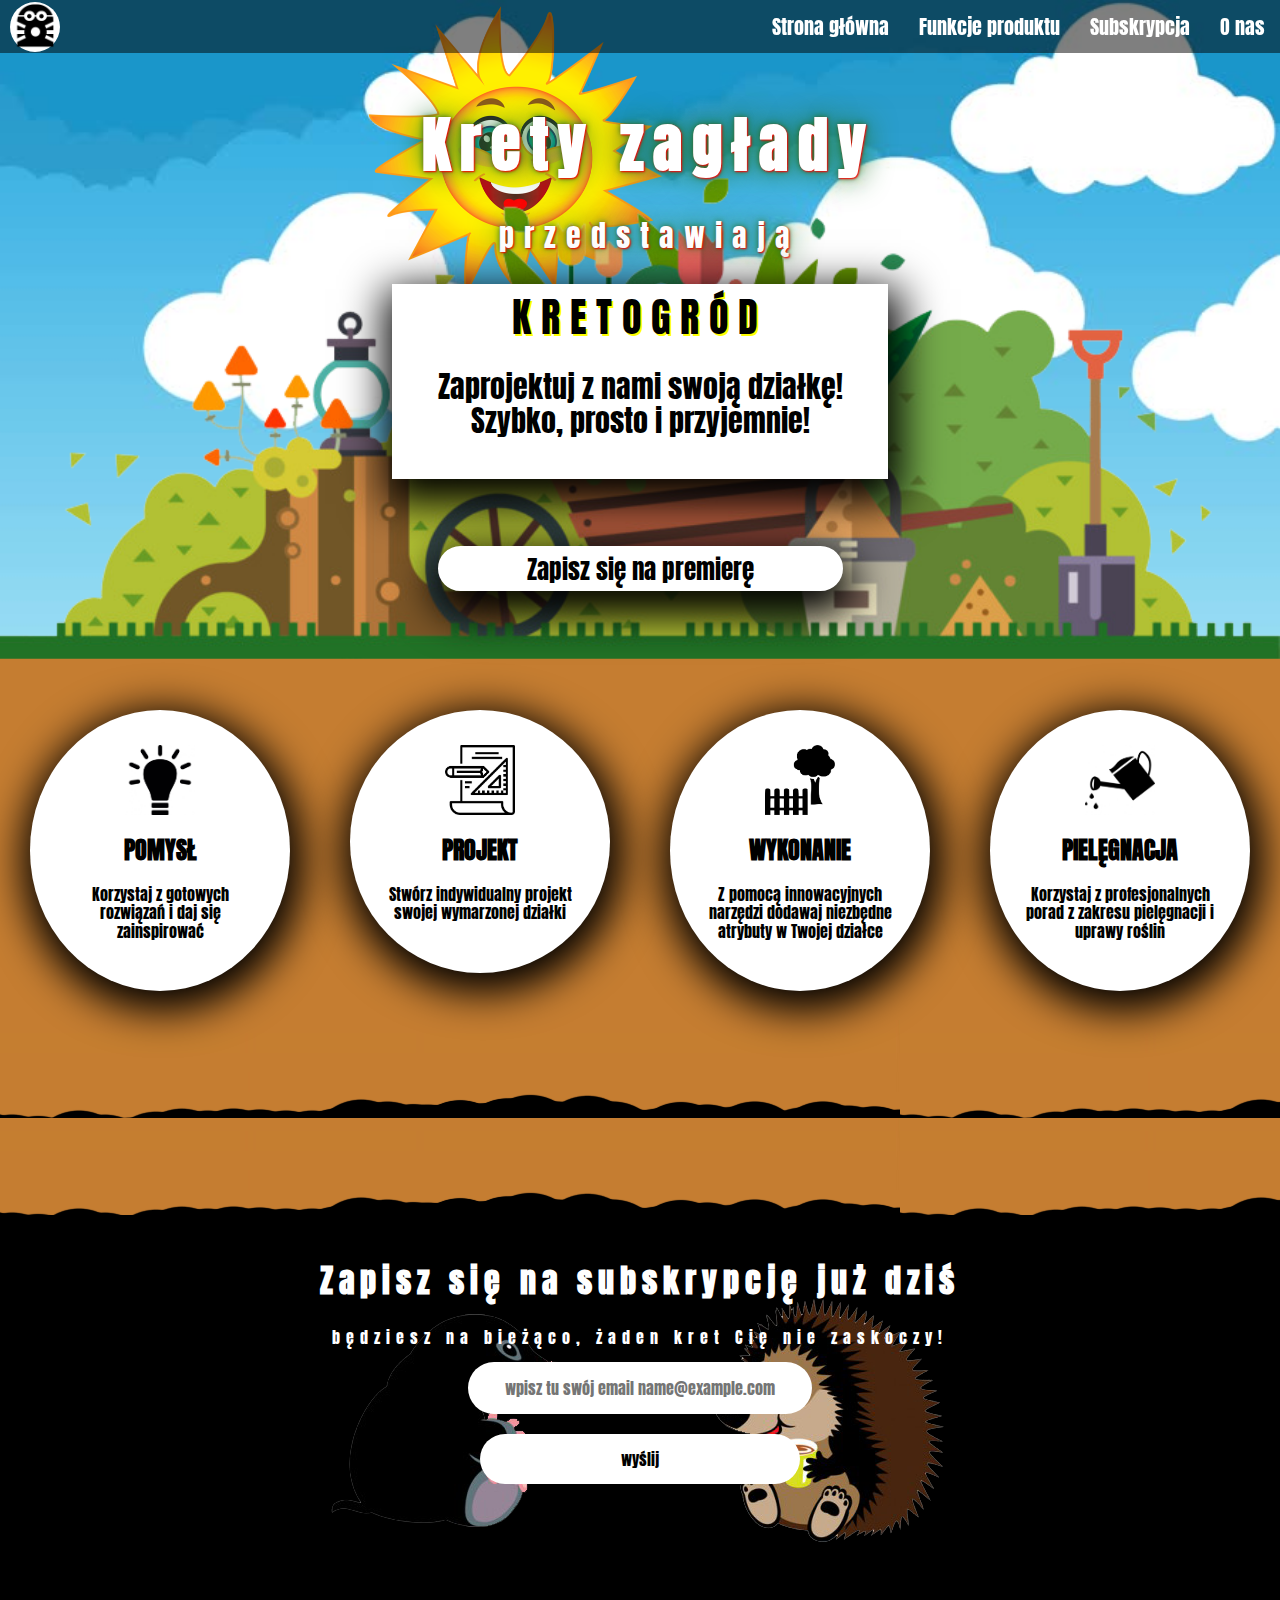
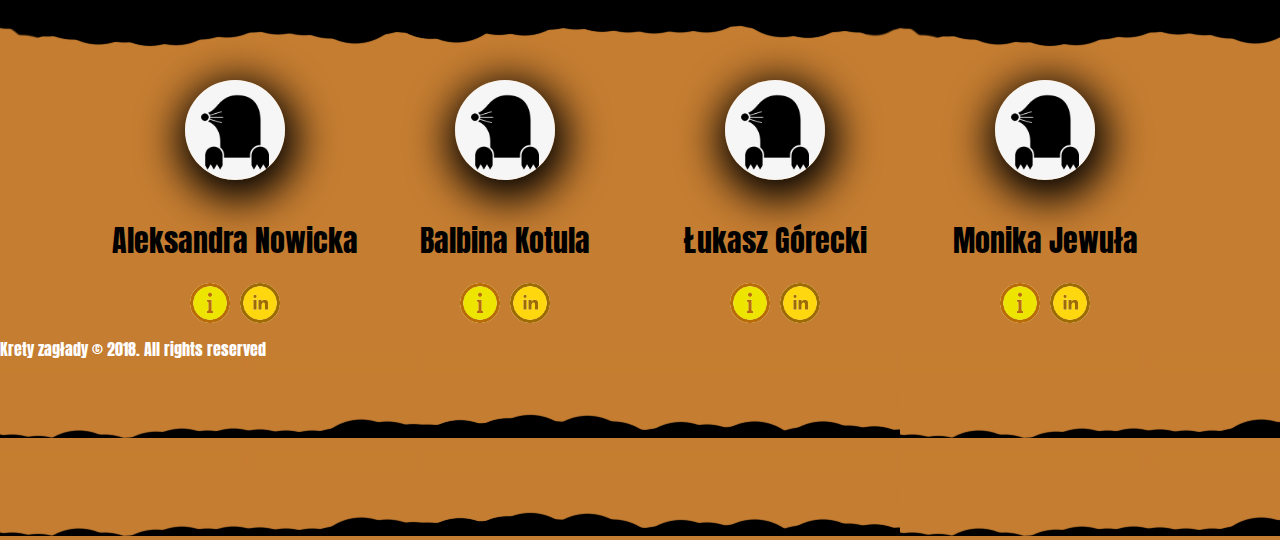
==== commit 736a3623: "deleted fb links and fixed menu target offset" ====
--- a/index.html
+++ b/index.html
@@ -158,7 +158,6 @@
             <span>Aleksandra Nowicka</span>
             <div class="social">
                 <a href="https://aleksandranowicka.github.io/" target="_blank" class="about-Ola">O mnie</a>
-                <a href="https://www.facebook.com/aleksandra.nowicka.14?fref=jewel" target="_blank" class="fb-Ola">Facebook</a>
                 <a href="https://pl.linkedin.com/in/aleksandra-nowicka-jasztal-802698117" target="_blank" class="lin-Ola">LinkedIn</a>        
             </div>
         </div>
@@ -167,7 +166,6 @@
             <span>Balbina Kotula</span>
             <div class="social">
                 <a href="https://balbuhhha.github.io/" target="_blank" class="about-Balbina">O mnie</a>
-                <a href="https://www.facebook.com/balbina.piotrowska" target="_blank" class="fb-Balbina">Facebook</a>
                 <a href="https://no.linkedin.com/in/balbina-kotula-26346074" target="_blank" class="lin-Balbina">LinkedIn</a>
             </div>
         </div>
@@ -176,7 +174,6 @@
             <span>Łukasz Górecki</span>
             <div class="social">   
                 <a href="https://sq1fya.github.io/" target="_blank" class="about-Lukasz">O mnie</a>
-                <a href="https://www.facebook.com/profile.php?id=100000914606912" target="_blank" class="fb-Lukasz">Facebook</a>
                 <a href="https://pl.linkedin.com/in/%C5%82ukasz-gorecki-096615a2" target="_blank" class="lin-Lukasz">LinkedIn</a>
             </div>
         </div>
@@ -185,7 +182,6 @@
             <span>Monika Jewuła</span>
             <div class="social">
                 <a href="https://jotamii.github.io/" target="_blank" class="about-Monika">O mnie</a>
-                <a href="https://www.facebook.com/profile.php?id=100001399756078" target="_blank" class="fb-Monika">Facebook</a>
                 <a href="http://www.raveninnovations.in/wp-content/uploads/2017/03/launch.png" target="_blank" class="lin-Monika">LinkedIn</a>
             </div>
         </div>
--- a/team.css
+++ b/team.css
@@ -18,6 +18,8 @@
 }
 .social{
     min-width: 160px;
+    display: flex;
+    justify-content: center;
 }
 .team-member a {
     text-decoration: none;
@@ -38,43 +40,40 @@
     background-size: 100%;
     border-radius: 50px;
     box-shadow: 3px 10px 40px 10px black;
-    -webkit-transition: background-image 0.8s ease-in-out;
     transition: background-image 0.8s ease-in-out;
 }
 .Ola.true {
     background: url(gfx/Ola.jpg) no-repeat center;
     background-size: 90%;
     background-color: white;
-    
+    -webkit-transition: background-image 0.8s ease-in-out;
+    transition: background-image 0.8s ease-in-out;
 }
 .Balbina{
     background: url(gfx/kret-Balbina.jpg) no-repeat center;
     background-size: 100%;
     border-radius: 50px;
     box-shadow: 3px 10px 40px 10px black;
-    -webkit-transition: background-image 0.8s ease-in-out;
     transition: background-image 0.8s ease-in-out;
 }
 .Balbina.true {
-    background: url(gfx/Balbina.jpg) no-repeat center;;
+    background: url(gfx/Balbina.jpg) no-repeat center;
     background-size: 100%;
-    
+    -webkit-transition: background-image 0.8s ease-in-out;
+    transition: background-image 0.8s ease-in-out;
 }
 .Lukasz{
     background: url(gfx/kret-Lukasz.jpg) no-repeat center;
     background-size: 100%;
     border-radius: 50px;
     box-shadow: 3px 10px 40px 10px black;
-<<<<<<< HEAD
-    -webkit-transition: background-image 0.8s ease-in-out;
-=======
->>>>>>> 70cd62261c01f29d37e20026f6d853719d558c27
     transition: background-image 0.8s ease-in-out;
 }
 .Lukasz.true {
     background: url(gfx/Lukasz.jpg) no-repeat center;
     background-size: 100%;
-    
+    -webkit-transition: background-image 0.8s ease-in-out;
+    transition: background-image 0.8s ease-in-out;
 }
 .Monika{
     background: url(gfx/kret-Monika.jpg) no-repeat center;
@@ -86,7 +85,8 @@
 .Monika.true {
     background: url(gfx/Monika.jpg) no-repeat top;
     background-size: 100%;
-    
+    -webkit-transition: background-image 0.8s ease-in-out;
+    transition: background-image 0.8s ease-in-out;
 }
 a[class^="about"]{
     background: url(gfx/about.png) no-repeat center;
